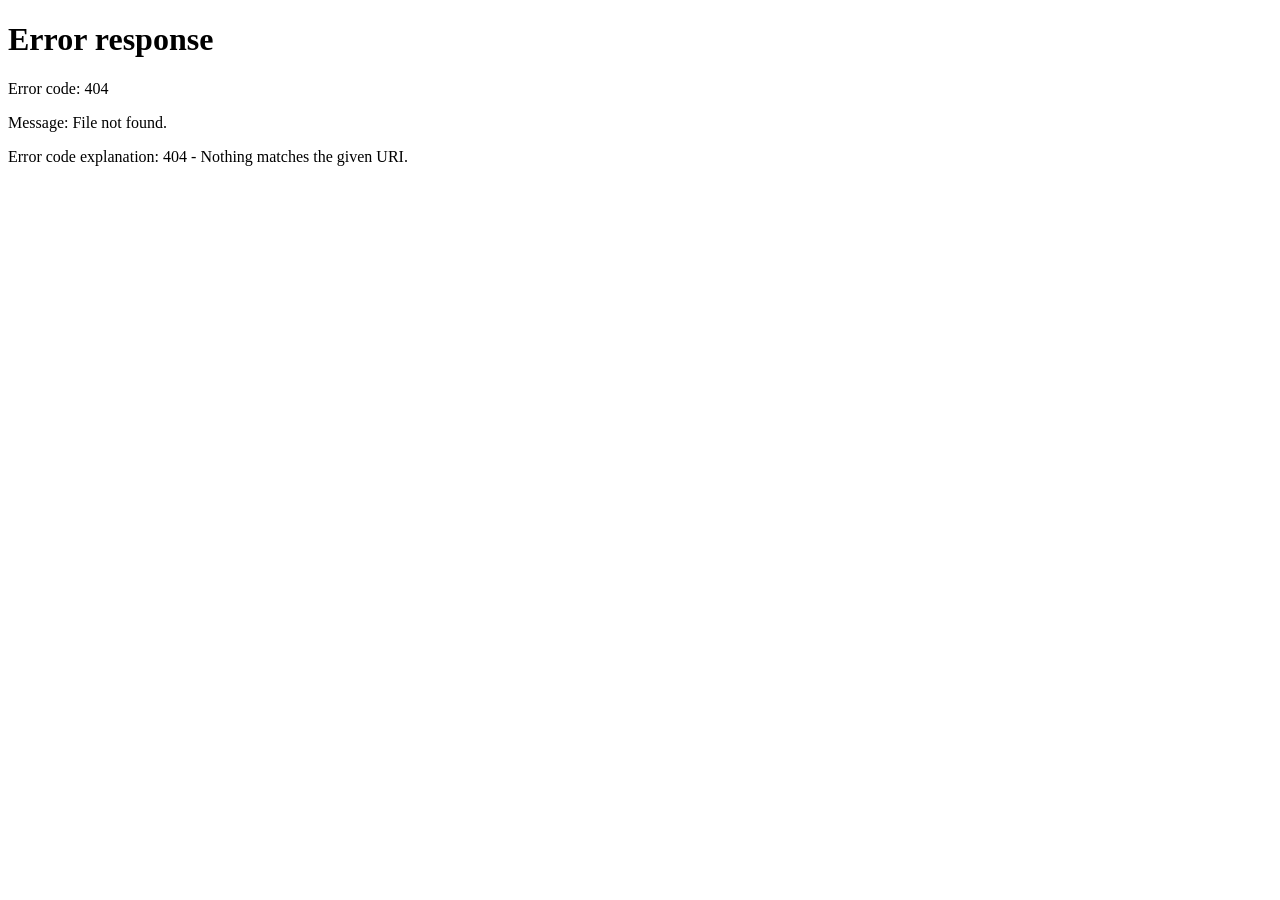
==== dashboard.html @ a6b21a44 "Add files via upload" ====
<!DOCTYPE html>
<html lang="en">
<head>
  <meta charset="UTF-8" />
  <meta name="viewport" content="width=device-width, initial-scale=1.0" />
  <title>Ananthala — Dashboard</title>
  <link rel="stylesheet" href="css/style.css" />
  <style>
    body { align-items: flex-start; padding: 0; }

    .topbar {
      position: fixed; top: 0; left: 0; right: 0; z-index: 100;
      height: 60px;
      background: var(--card);
      border-bottom: 1px solid var(--border);
      display: flex;
      align-items: center;
      justify-content: space-between;
      padding: 0 32px;
      box-shadow: var(--shadow-sm);
    }

    .topbar-brand {
      display: flex; align-items: center; gap: 10px;
      font-family: 'DM Serif Display', serif;
      font-size: 20px;
      color: var(--ink);
      text-decoration: none;
    }

    .topbar-brand-icon {
      width: 32px; height: 32px;
      background: var(--ink); border-radius: 8px;
      display: flex; align-items: center; justify-content: center;
    }

    .topbar-actions { display: flex; align-items: center; gap: 12px; }

    .user-pill {
      display: flex; align-items: center; gap: 8px;
      padding: 6px 14px 6px 8px;
      background: var(--paper-warm);
      border-radius: 20px;
      font-size: 13.5px;
      font-weight: 500;
      color: var(--ink-soft);
    }

    .avatar {
      width: 28px; height: 28px;
      background: var(--accent);
      border-radius: 50%;
      display: flex; align-items: center; justify-content: center;
      font-size: 12px; color: #fff; font-weight: 600;
    }

    .logout-btn {
      padding: 7px 14px;
      border: 1.5px solid var(--border);
      border-radius: 8px;
      background: transparent;
      font-size: 13px;
      color: var(--ink-muted);
      cursor: pointer;
      font-family: 'DM Sans', sans-serif;
      transition: all 0.2s;
    }
    .logout-btn:hover { background: var(--paper-warm); color: var(--ink); }

    .main {
      padding: 92px 32px 48px;
      max-width: 900px;
      margin: 0 auto;
      width: 100%;
    }

    .welcome-banner {
      background: var(--ink);
      border-radius: var(--radius);
      padding: 40px;
      color: #fff;
      margin-bottom: 32px;
      position: relative;
      overflow: hidden;
    }

    .welcome-banner::before {
      content: '';
      position: absolute;
      top: -40px; right: -40px;
      width: 200px; height: 200px;
      background: var(--accent);
      border-radius: 50%;
      opacity: 0.2;
    }

    .welcome-banner h1 {
      font-family: 'DM Serif Display', serif;
      font-size: 32px;
      margin-bottom: 8px;
      position: relative;
    }

    .welcome-banner p {
      font-size: 15px;
      opacity: 0.7;
      position: relative;
    }

    .stats-grid {
      display: grid;
      grid-template-columns: repeat(auto-fit, minmax(200px, 1fr));
      gap: 16px;
      margin-bottom: 32px;
    }

    .stat-card {
      background: var(--card);
      border-radius: var(--radius);
      padding: 24px;
      box-shadow: var(--shadow-sm);
      border: 1px solid var(--border);
    }

    .stat-label { font-size: 12px; color: var(--ink-muted); text-transform: uppercase; letter-spacing: 0.05em; font-weight: 600; margin-bottom: 10px; }
    .stat-value { font-family: 'DM Serif Display', serif; font-size: 28px; color: var(--ink); }

    .info-card {
      background: var(--card);
      border-radius: var(--radius);
      padding: 28px;
      box-shadow: var(--shadow-sm);
      border: 1px solid var(--border);
    }

    .info-card h3 { font-family: 'DM Serif Display', serif; font-size: 18px; margin-bottom: 20px; }

    .info-row {
      display: flex;
      justify-content: space-between;
      align-items: center;
      padding: 14px 0;
      border-bottom: 1px solid var(--border);
      font-size: 14px;
    }

    .info-row:last-child { border-bottom: none; }
    .info-row-label { color: var(--ink-muted); font-weight: 500; }
    .info-row-value { color: var(--ink); font-weight: 400; }

    @media (max-width: 600px) {
      .topbar { padding: 0 16px; }
      .main { padding: 84px 16px 40px; }
      .welcome-banner { padding: 28px 24px; }
      .welcome-banner h1 { font-size: 24px; }
    }
  </style>
</head>
<body style="background:var(--paper); display:block;">

<header class="topbar">
  <a class="topbar-brand" href="index.html">
    <div class="topbar-brand-icon">
      <svg width="18" height="18" fill="none" viewBox="0 0 24 24" stroke="#f8f5f0" stroke-width="1.8">
        <path stroke-linecap="round" stroke-linejoin="round" d="M12 3C8 3 5 6 5 10c0 5 7 11 7 11s7-6 7-11c0-4-3-7-7-7z"/>
        <circle cx="12" cy="10" r="2.5"/>
      </svg>
    </div>
    Authenticator
  </a>
  <div class="topbar-actions">
    <div class="user-pill">
      <div class="avatar" id="avatarInitials">?</div>
      <span id="topbarName">Loading…</span>
    </div>
    <button class="logout-btn" onclick="logout()">Sign out</button>
  </div>
</header>

<main class="main">
  <div class="welcome-banner">
    <h1 id="welcomeMsg">Welcome!</h1>
    <p id="welcomeSub">You're successfully signed in to your Authenticator account.</p>
  </div>

  <div class="stats-grid">
    <div class="stat-card">
      <div class="stat-label">Account status</div>
      <div class="stat-value" style="font-size:20px; color:var(--success);">✓ Active</div>
    </div>
    <div class="stat-card">
      <div class="stat-label">Member since</div>
      <div class="stat-value" id="memberSince" style="font-size:18px;">—</div>
    </div>
    <div class="stat-card">
      <div class="stat-label">Auth method</div>
      <div class="stat-value" id="authMethod" style="font-size:16px;">OTP</div>
    </div>
  </div>

  <div class="info-card">
    <h3>Account details</h3>
    <div class="info-row">
      <span class="info-row-label">Full name</span>
      <span class="info-row-value" id="infoName">—</span>
    </div>
    <div class="info-row">
      <span class="info-row-label">Email</span>
      <span class="info-row-value" id="infoEmail">—</span>
    </div>
    <div class="info-row">
      <span class="info-row-label">Mobile</span>
      <span class="info-row-value" id="infoPhone">—</span>
    </div>
  </div>
</main>

<script src="js/api.js"></script>
<script src="js/utils.js"></script>

<script>

async function checkAuth() {

  const token = localStorage.getItem("token");

  // ❌ No token → redirect
  if (!token) {
    window.location.replace("login.html");
    return;
  }

  try {
    // ✅ verify with backend
    const res = await fetch("https://auth1-44nj.onrender.com/api/auth/me", {
      headers: {
        "Authorization": "Bearer " + token
      }
    });

    if (!res.ok) throw new Error();

    const user = await res.json();

    renderUser(user);

  } catch (err) {
    // ❌ invalid/fake token
    localStorage.clear();
    window.location.replace("login.html");
  }
}

// 🎯 render user data
function renderUser(user) {

  const name = user.name || "User";

  const initials = name
    .split(" ")
    .map(w => w[0])
    .join("")
    .slice(0, 2)
    .toUpperCase();

  document.getElementById("avatarInitials").textContent = initials;
  document.getElementById("topbarName").textContent = name;
  document.getElementById("welcomeMsg").textContent =
    `Welcome, ${name.split(" ")[0]}!`;

  document.getElementById("infoName").textContent = name;
  document.getElementById("infoEmail").textContent = user.email || "—";
  document.getElementById("infoPhone").textContent = user.phone || "—";
}

// 🔓 logout
function logout() {
  localStorage.clear();
  window.location.href = "login.html";
}

// 🚀 run on load
document.addEventListener("DOMContentLoaded", checkAuth);


</script>
</body>
</html>
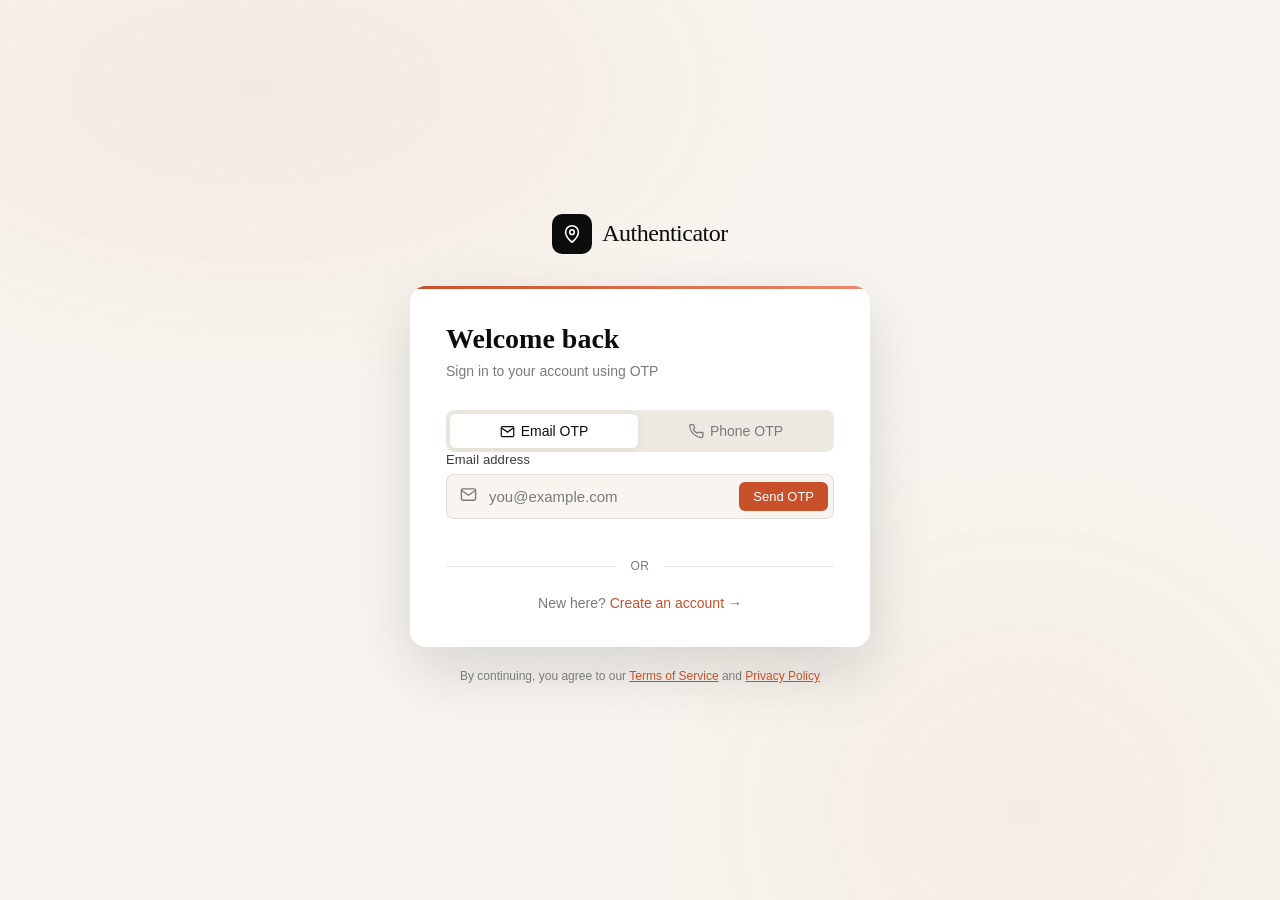
==== commit 4d8a1fc9: "Fix HTML encoding issues in dashboard.html" ====
--- a/dashboard.html
+++ b/dashboard.html
@@ -3,8 +3,8 @@
 <head>
   <meta charset="UTF-8" />
   <meta name="viewport" content="width=device-width, initial-scale=1.0" />
-  <title>Ananthala — Dashboard</title>
-  <link rel="stylesheet" href="css/style.css" />
+  <title>Authenticator — Dashboard</title>
+  <link rel="stylesheet" href="style.css" />
   <style>
     body { align-items: flex-start; padding: 0; }
 
@@ -215,8 +215,8 @@
   </div>
 </main>
 
-<script src="js/api.js"></script>
-<script src="js/utils.js"></script>
+<script src="api.js"></script>
+<script src="utils.js"></script>
 
 <script>
 
@@ -226,7 +226,7 @@
 
   // ❌ No token → redirect
   if (!token) {
-    window.location.replace("login.html");
+    window.location.replace("index.html");
     return;
   }
 
@@ -276,7 +276,7 @@
 // 🔓 logout
 function logout() {
   localStorage.clear();
-  window.location.href = "login.html";
+  window.location.href = "index.html";
 }
 
 // 🚀 run on load
@@ -285,4 +285,4 @@
 
 </script>
 </body>
-</html>+</html>
--- a/style.css
+++ b/style.css
@@ -0,0 +1,644 @@
+@import url('https://fonts.googleapis.com/css2?family=DM+Serif+Display:ital@0;1&family=DM+Sans:ital,opsz,wght@0,9..40,300;0,9..40,400;0,9..40,500;0,9..40,600;1,9..40,300&display=swap');
+
+*, *::before, *::after { box-sizing: border-box; margin: 0; padding: 0; }
+
+:root {
+  --ink: #0d0d0d;
+  --ink-soft: #3a3a3a;
+  --ink-muted: #7a7a7a;
+  --paper: #f8f5f0;
+  --paper-warm: #ede9e2;
+  --card: #ffffff;
+  --accent: #c8502a;
+  --accent-light: #e8896a;
+  --accent-dim: rgba(200, 80, 42, 0.1);
+  --success: #2a7a4a;
+  --success-dim: rgba(42, 122, 74, 0.1);
+  --error: #c0392b;
+  --error-dim: rgba(192, 57, 43, 0.1);
+  --border: rgba(13, 13, 13, 0.1);
+  --shadow-sm: 0 2px 8px rgba(13,13,13,0.06);
+  --shadow-md: 0 8px 32px rgba(13,13,13,0.1);
+  --shadow-lg: 0 24px 64px rgba(13,13,13,0.14);
+  --radius: 16px;
+  --radius-sm: 8px;
+  --transition: 0.25s cubic-bezier(0.4, 0, 0.2, 1);
+}
+
+html { scroll-behavior: smooth; }
+
+body {
+  font-family: 'DM Sans', sans-serif;
+  background: var(--paper);
+  color: var(--ink);
+  min-height: 100vh;
+  display: flex;
+  align-items: center;
+  justify-content: center;
+  padding: 24px;
+  position: relative;
+  overflow-x: hidden;
+}
+
+/* Background texture */
+body::before {
+  content: '';
+  position: fixed;
+  inset: 0;
+  background-image:
+    radial-gradient(ellipse 80% 60% at 20% 10%, rgba(200,80,42,0.07) 0%, transparent 60%),
+    radial-gradient(ellipse 60% 80% at 80% 90%, rgba(200,80,42,0.05) 0%, transparent 60%);
+  pointer-events: none;
+  z-index: 0;
+}
+
+body::after {
+  content: '';
+  position: fixed;
+  inset: 0;
+  background-image: url("data:image/svg+xml,%3Csvg xmlns='http://www.w3.org/2000/svg' width='60' height='60'%3E%3Ccircle cx='1' cy='1' r='0.8' fill='%230d0d0d' opacity='0.04'/%3E%3C/svg%3E");
+  pointer-events: none;
+  z-index: 0;
+}
+
+/* ─── Layout ─────────────────────────────── */
+.auth-wrapper {
+  position: relative;
+  z-index: 1;
+  width: 100%;
+  max-width: 460px;
+}
+
+.brand {
+  text-align: center;
+  margin-bottom: 32px;
+  animation: fadeDown 0.6s ease both;
+}
+
+.brand-logo {
+  display: inline-flex;
+  align-items: center;
+  gap: 10px;
+  text-decoration: none;
+}
+
+.brand-icon {
+  width: 40px;
+  height: 40px;
+  background: var(--ink);
+  border-radius: 10px;
+  display: flex;
+  align-items: center;
+  justify-content: center;
+}
+
+.brand-icon svg { width: 22px; height: 22px; }
+
+.brand-name {
+  font-family: 'DM Serif Display', serif;
+  font-size: 24px;
+  color: var(--ink);
+  letter-spacing: -0.5px;
+}
+
+/* ─── Card ───────────────────────────────── */
+.card {
+  background: var(--card);
+  border-radius: var(--radius);
+  box-shadow: var(--shadow-lg);
+  overflow: hidden;
+  animation: fadeUp 0.5s ease both 0.1s;
+  position: relative;
+}
+
+.card::before {
+  content: '';
+  position: absolute;
+  top: 0; left: 0; right: 0;
+  height: 3px;
+  background: linear-gradient(90deg, var(--accent), var(--accent-light));
+}
+
+.card-header {
+  padding: 36px 36px 0;
+}
+
+.card-title {
+  font-family: 'DM Serif Display', serif;
+  font-size: 28px;
+  color: var(--ink);
+  line-height: 1.2;
+  margin-bottom: 6px;
+}
+
+.card-subtitle {
+  font-size: 14px;
+  color: var(--ink-muted);
+  font-weight: 400;
+  line-height: 1.5;
+}
+
+.card-body { padding: 28px 36px 36px; }
+
+/* ─── Tabs ───────────────────────────────── */
+.tab-group {
+  display: flex;
+  background: var(--paper-warm);
+  border-radius: var(--radius-sm);
+  padding: 4px;
+  margin-bottom: 28px;
+  gap: 4px;
+}
+
+.tab-btn {
+  flex: 1;
+  padding: 9px 16px;
+  border: none;
+  background: transparent;
+  border-radius: 6px;
+  font-family: 'DM Sans', sans-serif;
+  font-size: 14px;
+  font-weight: 500;
+  color: var(--ink-muted);
+  cursor: pointer;
+  transition: all var(--transition);
+  display: flex;
+  align-items: center;
+  justify-content: center;
+  gap: 6px;
+}
+
+.tab-btn.active {
+  background: var(--card);
+  color: var(--ink);
+  box-shadow: var(--shadow-sm);
+}
+
+.tab-btn svg { width: 15px; height: 15px; }
+
+/* ─── Form elements ──────────────────────── */
+.form-group { margin-bottom: 18px; }
+
+label {
+  display: block;
+  font-size: 13px;
+  font-weight: 500;
+  color: var(--ink-soft);
+  margin-bottom: 7px;
+  letter-spacing: 0.01em;
+}
+
+.input-wrap {
+  position: relative;
+  display: flex;
+  align-items: center;
+}
+
+.input-wrap .input-icon {
+  position: absolute;
+  left: 14px;
+  color: var(--ink-muted);
+  pointer-events: none;
+  transition: color var(--transition);
+}
+
+.input-wrap .input-icon svg { width: 17px; height: 17px; }
+
+input[type="text"],
+input[type="email"],
+input[type="tel"],
+input[type="number"] {
+  width: 100%;
+  padding: 13px 14px 13px 42px;
+  border: 1.5px solid var(--border);
+  border-radius: var(--radius-sm);
+  font-family: 'DM Sans', sans-serif;
+  font-size: 15px;
+  color: var(--ink);
+  background: var(--paper);
+  transition: all var(--transition);
+  outline: none;
+  -webkit-appearance: none;
+}
+
+input:focus {
+  border-color: var(--accent);
+  background: var(--card);
+  box-shadow: 0 0 0 3px var(--accent-dim);
+}
+
+input:focus + .input-icon,
+.input-wrap:focus-within .input-icon { color: var(--accent); }
+
+input.error-input { border-color: var(--error); background: var(--error-dim); }
+input.success-input { border-color: var(--success); }
+
+input::placeholder { color: var(--ink-muted); font-weight: 300; }
+
+/* Phone prefix */
+.phone-prefix {
+  position: absolute;
+  left: 42px;
+  font-size: 15px;
+  color: var(--ink-soft);
+  font-weight: 500;
+  pointer-events: none;
+  z-index: 1;
+}
+
+.phone-input { padding-left: 78px !important; }
+
+/* ─── OTP inputs ─────────────────────────── */
+.otp-group {
+  display: flex;
+  gap: 10px;
+  justify-content: center;
+}
+
+.otp-input {
+  width: 52px !important;
+  height: 56px;
+  padding: 0 !important;
+  text-align: center;
+  font-size: 22px !important;
+  font-weight: 600;
+  border-radius: var(--radius-sm) !important;
+  border: 1.5px solid var(--border) !important;
+  background: var(--paper) !important;
+  transition: all var(--transition);
+  caret-color: var(--accent);
+}
+
+.otp-input:focus {
+  border-color: var(--accent) !important;
+  background: var(--card) !important;
+  box-shadow: 0 0 0 3px var(--accent-dim) !important;
+  transform: translateY(-2px);
+}
+
+.otp-input.filled {
+  border-color: var(--accent) !important;
+  background: var(--accent-dim) !important;
+  color: var(--accent);
+}
+
+/* ─── Buttons ────────────────────────────── */
+.btn {
+  display: inline-flex;
+  align-items: center;
+  justify-content: center;
+  gap: 8px;
+  width: 100%;
+  padding: 14px 24px;
+  border: none;
+  border-radius: var(--radius-sm);
+  font-family: 'DM Sans', sans-serif;
+  font-size: 15px;
+  font-weight: 500;
+  cursor: pointer;
+  transition: all var(--transition);
+  position: relative;
+  overflow: hidden;
+  text-decoration: none;
+}
+
+.btn::after {
+  content: '';
+  position: absolute;
+  inset: 0;
+  background: linear-gradient(to bottom, rgba(255,255,255,0.15), transparent);
+  pointer-events: none;
+}
+
+.btn-primary {
+  background: var(--ink);
+  color: #fff;
+}
+
+.btn-primary:hover {
+  background: var(--ink-soft);
+  transform: translateY(-1px);
+  box-shadow: 0 6px 20px rgba(13,13,13,0.25);
+}
+
+.btn-primary:active { transform: translateY(0); }
+
+.btn-accent {
+  background: var(--accent);
+  color: #fff;
+}
+
+.btn-accent:hover {
+  background: #b3441f;
+  transform: translateY(-1px);
+  box-shadow: 0 6px 20px rgba(200,80,42,0.35);
+}
+
+.btn-ghost {
+  background: transparent;
+  color: var(--ink-soft);
+  border: 1.5px solid var(--border);
+}
+
+.btn-ghost:hover {
+  background: var(--paper-warm);
+  border-color: var(--ink-soft);
+}
+
+.btn:disabled {
+  opacity: 0.5;
+  cursor: not-allowed;
+  transform: none !important;
+  box-shadow: none !important;
+}
+
+/* Send OTP btn inside input */
+.btn-inline {
+  position: absolute;
+  right: 6px;
+  padding: 7px 14px;
+  font-size: 13px;
+  width: auto;
+  border-radius: 6px;
+  background: var(--accent);
+  color: #fff;
+  border: none;
+  cursor: pointer;
+  font-family: 'DM Sans', sans-serif;
+  font-weight: 500;
+  transition: all var(--transition);
+  white-space: nowrap;
+}
+
+.btn-inline:hover { background: #b3441f; }
+.btn-inline:disabled { opacity: 0.5; cursor: not-allowed; }
+
+.input-with-btn input { padding-right: 120px !important; }
+
+/* ─── Loader / Spinner ───────────────────── */
+.spinner {
+  width: 18px;
+  height: 18px;
+  border: 2.5px solid rgba(255,255,255,0.3);
+  border-top-color: #fff;
+  border-radius: 50%;
+  animation: spin 0.7s linear infinite;
+  flex-shrink: 0;
+}
+
+.spinner-dark {
+  border-color: rgba(13,13,13,0.2);
+  border-top-color: var(--ink);
+}
+
+@keyframes spin { to { transform: rotate(360deg); } }
+
+/* Processing overlay for card */
+.processing-bar {
+  height: 3px;
+  background: linear-gradient(90deg, var(--accent), var(--accent-light), var(--accent));
+  background-size: 200% 100%;
+  animation: shimmer 1.2s ease infinite;
+  border-radius: 2px;
+  margin-bottom: 20px;
+}
+
+@keyframes shimmer {
+  0% { background-position: -200% 0; }
+  100% { background-position: 200% 0; }
+}
+
+/* ─── OTP Section ────────────────────────── */
+.otp-section {
+  display: none;
+  animation: fadeIn 0.4s ease;
+}
+
+.otp-section.visible { display: block; }
+
+.otp-sent-badge {
+  display: flex;
+  align-items: center;
+  gap: 10px;
+  padding: 12px 16px;
+  background: var(--success-dim);
+  border: 1px solid rgba(42,122,74,0.2);
+  border-radius: var(--radius-sm);
+  font-size: 13px;
+  color: var(--success);
+  margin-bottom: 20px;
+  font-weight: 500;
+}
+
+.otp-sent-badge svg { width: 16px; height: 16px; flex-shrink: 0; }
+
+.otp-hint {
+  font-size: 13px;
+  color: var(--ink-muted);
+  text-align: center;
+  margin-bottom: 20px;
+  line-height: 1.5;
+}
+
+.otp-hint strong { color: var(--ink-soft); font-weight: 500; }
+
+.resend-row {
+  display: flex;
+  align-items: center;
+  justify-content: center;
+  gap: 8px;
+  margin-top: 14px;
+}
+
+.resend-timer { font-size: 13px; color: var(--ink-muted); }
+
+.resend-btn {
+  font-size: 13px;
+  color: var(--accent);
+  background: none;
+  border: none;
+  cursor: pointer;
+  font-family: 'DM Sans', sans-serif;
+  font-weight: 500;
+  padding: 0;
+  text-decoration: underline;
+  text-decoration-color: transparent;
+  transition: text-decoration-color var(--transition);
+}
+
+.resend-btn:hover { text-decoration-color: var(--accent); }
+.resend-btn:disabled { color: var(--ink-muted); cursor: default; text-decoration: none; }
+
+/* ─── Divider ────────────────────────────── */
+.divider {
+  display: flex;
+  align-items: center;
+  gap: 14px;
+  margin: 22px 0;
+  color: var(--ink-muted);
+  font-size: 12px;
+  letter-spacing: 0.05em;
+  text-transform: uppercase;
+  font-weight: 500;
+}
+
+.divider::before, .divider::after {
+  content: '';
+  flex: 1;
+  height: 1px;
+  background: var(--border);
+}
+
+/* ─── Switch link ────────────────────────── */
+.switch-mode {
+  text-align: center;
+  margin-top: 22px;
+  font-size: 14px;
+  color: var(--ink-muted);
+}
+
+.switch-mode a {
+  color: var(--accent);
+  text-decoration: none;
+  font-weight: 500;
+  cursor: pointer;
+}
+
+.switch-mode a:hover { text-decoration: underline; }
+
+/* ─── Back button ────────────────────────── */
+.back-btn {
+  display: inline-flex;
+  align-items: center;
+  gap: 6px;
+  font-size: 13px;
+  color: var(--ink-muted);
+  background: none;
+  border: none;
+  cursor: pointer;
+  font-family: 'DM Sans', sans-serif;
+  padding: 0;
+  margin-bottom: 20px;
+  transition: color var(--transition);
+}
+
+.back-btn:hover { color: var(--ink); }
+.back-btn svg { width: 14px; height: 14px; }
+
+/* ─── Alerts ─────────────────────────────── */
+.alert {
+  padding: 12px 16px;
+  border-radius: var(--radius-sm);
+  font-size: 13.5px;
+  line-height: 1.5;
+  margin-bottom: 18px;
+  display: flex;
+  align-items: flex-start;
+  gap: 10px;
+  animation: fadeIn 0.3s ease;
+}
+
+.alert svg { width: 16px; height: 16px; flex-shrink: 0; margin-top: 1px; }
+.alert-error { background: var(--error-dim); color: var(--error); border: 1px solid rgba(192,57,43,0.2); }
+.alert-success { background: var(--success-dim); color: var(--success); border: 1px solid rgba(42,122,74,0.2); }
+.alert-info { background: var(--accent-dim); color: var(--accent); border: 1px solid rgba(200,80,42,0.2); }
+
+.field-error {
+  font-size: 12px;
+  color: var(--error);
+  margin-top: 5px;
+  display: flex;
+  align-items: center;
+  gap: 4px;
+}
+
+/* ─── Step indicator ─────────────────────── */
+.step-dots {
+  display: flex;
+  justify-content: center;
+  gap: 6px;
+  margin-bottom: 24px;
+}
+
+.step-dot {
+  width: 6px;
+  height: 6px;
+  border-radius: 50%;
+  background: var(--border);
+  transition: all var(--transition);
+}
+
+.step-dot.active {
+  background: var(--accent);
+  width: 20px;
+  border-radius: 3px;
+}
+
+.step-dot.done { background: var(--success); }
+
+/* ─── Animations ─────────────────────────── */
+@keyframes fadeUp {
+  from { opacity: 0; transform: translateY(20px); }
+  to { opacity: 1; transform: translateY(0); }
+}
+
+@keyframes fadeDown {
+  from { opacity: 0; transform: translateY(-12px); }
+  to { opacity: 1; transform: translateY(0); }
+}
+
+@keyframes fadeIn {
+  from { opacity: 0; }
+  to { opacity: 1; }
+}
+
+@keyframes slideIn {
+  from { opacity: 0; transform: translateX(16px); }
+  to { opacity: 1; transform: translateX(0); }
+}
+
+@keyframes pulse {
+  0%, 100% { opacity: 1; }
+  50% { opacity: 0.6; }
+}
+
+.animate-in { animation: slideIn 0.35s ease both; }
+
+/* ─── Page transitions ───────────────────── */
+.page { display: none; }
+.page.active { display: block; animation: fadeIn 0.35s ease; }
+
+/* ─── Footer note ────────────────────────── */
+.footer-note {
+  text-align: center;
+  margin-top: 20px;
+  font-size: 12px;
+  color: var(--ink-muted);
+  line-height: 1.6;
+  animation: fadeUp 0.5s ease both 0.3s;
+}
+
+/* ─── Responsive ─────────────────────────── */
+@media (max-width: 500px) {
+  body { padding: 16px; }
+  .card-header { padding: 28px 24px 0; }
+  .card-body { padding: 24px 24px 28px; }
+  .card-title { font-size: 24px; }
+  .otp-input { width: 44px !important; height: 50px; font-size: 20px !important; }
+  .otp-group { gap: 7px; }
+}
+
+.page {
+  display: none;
+}
+
+.page.active {
+  display: block;
+}
+.otp-section {
+  display: none;
+}
+
+.otp-section.visible {
+  display: block;
+}
